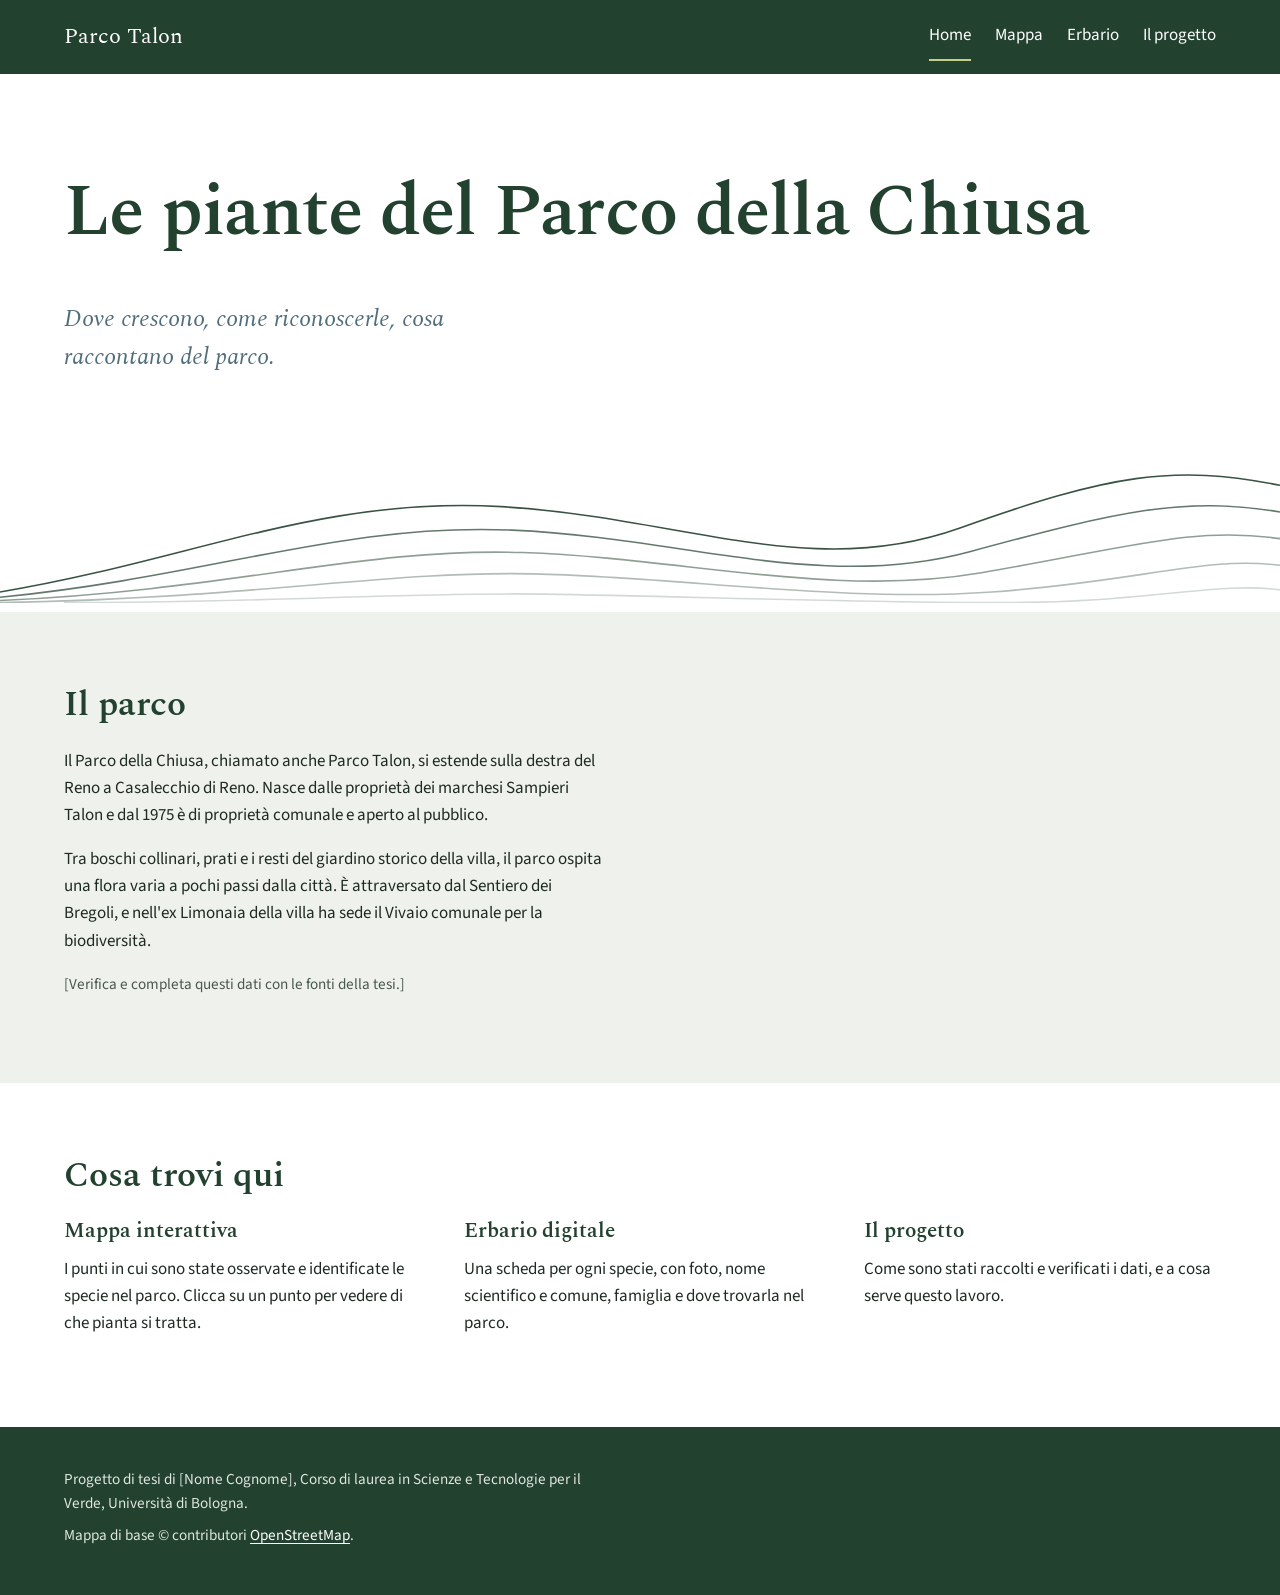
==== index.html @ ebac0bd4 "Add files via upload" ====
<!doctype html>
<html lang="it">
<head>
  <meta charset="utf-8">
  <meta name="viewport" content="width=device-width, initial-scale=1">
  <title>Parco Talon – La flora del Parco della Chiusa</title>
  <meta name="description" content="Mappa e erbario digitale della flora del Parco della Chiusa (Parco Talon), Casalecchio di Reno.">
  <link rel="stylesheet" href="style.css">
</head>
<body>
  <header class="testata">
    <div class="contenitore">
      <a class="marchio" href="index.html">Parco Talon</a>
      <nav aria-label="Menu principale">
        <ul class="menu">
          <li><a href="index.html" aria-current="page">Home</a></li>
          <li><a href="mappa.html">Mappa</a></li>
          <li><a href="erbario.html">Erbario</a></li>
          <li><a href="progetto.html">Il progetto</a></li>
        </ul>
      </nav>
    </div>
  </header>

  <main>
    <section class="apertura">
      <div class="contenitore">
        <h1>Le piante del Parco della Chiusa</h1>
        <p class="sottotitolo">Dove crescono, come riconoscerle, cosa raccontano del parco.</p>
      </div>
      <!-- Linee di livello stilizzate: richiamano le colline del parco -->
      <svg class="isoipse" viewBox="0 0 1200 160" preserveAspectRatio="none" aria-hidden="true">
        <g fill="none" stroke="currentColor" stroke-width="1.5">
          <path d="M0 150 C 180 120, 300 60, 470 70 S 760 140, 900 90 S 1100 30, 1200 50" opacity="0.9"/>
          <path d="M0 155 C 200 135, 320 85, 480 92 S 770 150, 910 112 S 1110 60, 1200 75" opacity="0.7"/>
          <path d="M0 158 C 220 148, 340 108, 490 113 S 780 156, 920 132 S 1120 88, 1200 100" opacity="0.5"/>
          <path d="M0 160 C 240 156, 360 130, 500 133 S 790 160, 930 150 S 1130 116, 1200 125" opacity="0.35"/>
          <path d="M60 160 C 260 160, 380 150, 510 152 S 800 160, 940 160 S 1140 140, 1200 148" opacity="0.2"/>
        </g>
      </svg>
    </section>

    <section class="sezione chiara">
      <div class="contenitore">
        <h2>Il parco</h2>
        <p>Il Parco della Chiusa, chiamato anche Parco Talon, si estende sulla destra del Reno a Casalecchio di Reno. Nasce dalle proprietà dei marchesi Sampieri Talon e dal 1975 è di proprietà comunale e aperto al pubblico.</p>
        <p>Tra boschi collinari, prati e i resti del giardino storico della villa, il parco ospita una flora varia a pochi passi dalla città. È attraversato dal Sentiero dei Bregoli, e nell'ex Limonaia della villa ha sede il Vivaio comunale per la biodiversità.</p>
        <p class="nota">[Verifica e completa questi dati con le fonti della tesi.]</p>
      </div>
    </section>

    <section class="sezione">
      <div class="contenitore">
        <h2>Cosa trovi qui</h2>
        <div class="tre-colonne">
          <div>
            <h3><a href="mappa.html">Mappa interattiva</a></h3>
            <p>I punti in cui sono state osservate e identificate le specie nel parco. Clicca su un punto per vedere di che pianta si tratta.</p>
          </div>
          <div>
            <h3><a href="erbario.html">Erbario digitale</a></h3>
            <p>Una scheda per ogni specie, con foto, nome scientifico e comune, famiglia e dove trovarla nel parco.</p>
          </div>
          <div>
            <h3><a href="progetto.html">Il progetto</a></h3>
            <p>Come sono stati raccolti e verificati i dati, e a cosa serve questo lavoro.</p>
          </div>
        </div>
      </div>
    </section>
  </main>

  <footer class="piede">
    <div class="contenitore">
      <p>Progetto di tesi di [Nome Cognome], Corso di laurea in Scienze e Tecnologie per il Verde, Università di Bologna.</p>
      <p>Mappa di base © contributori <a href="https://www.openstreetmap.org/copyright">OpenStreetMap</a>.</p>
    </div>
  </footer>
</body>
</html>
---- style.css ----
/* Parco Talon — stile comune */
@import url('https://fonts.googleapis.com/css2?family=Spectral:ital,wght@0,400;0,600;1,400&family=Source+Sans+3:wght@400;600&display=swap');

:root {
  --bosco: #23412f;      /* verde bosco: titoli, intestazione */
  --reno: #4f6d7a;       /* grigio-azzurro del fiume: link, dettagli */
  --lichene: #c5cf8a;    /* accento, usato poco */
  --inchiostro: #1e2a22; /* testo */
  --foglio: #ffffff;     /* sfondo */
  --nebbia: #eef1ec;     /* fasce chiare */
  --misura: 68ch;
}

* { box-sizing: border-box; }

html { scroll-padding-top: 5rem; }

body {
  margin: 0;
  background: var(--foglio);
  color: var(--inchiostro);
  font-family: 'Source Sans 3', 'Segoe UI', Helvetica, sans-serif;
  font-size: 1.0625rem;
  line-height: 1.6;
}

h1, h2, h3 {
  font-family: 'Spectral', Georgia, 'Times New Roman', serif;
  font-weight: 600;
  color: var(--bosco);
  line-height: 1.2;
  margin: 0 0 0.6em;
}
h1 { font-size: clamp(2.4rem, 7vw, 4.5rem); letter-spacing: -0.01em; }
h2 { font-size: clamp(1.6rem, 3.5vw, 2.2rem); }
h3 { font-size: 1.3rem; }

p { margin: 0 0 1em; max-width: var(--misura); }

a { color: var(--reno); text-underline-offset: 0.18em; }
a:hover { color: var(--bosco); }
:focus-visible { outline: 3px solid var(--reno); outline-offset: 3px; }

img { max-width: 100%; height: auto; display: block; }

/* Intestazione */
.testata {
  position: sticky;
  top: 0;
  z-index: 10;
  background: var(--bosco);
  color: #fff;
}
.testata .contenitore {
  display: flex;
  flex-wrap: wrap;
  align-items: center;
  justify-content: space-between;
  gap: 0.5rem 2rem;
  padding-block: 0.8rem;
}
.marchio {
  font-family: 'Spectral', Georgia, serif;
  font-size: 1.35rem;
  color: #fff;
  text-decoration: none;
}
.menu { display: flex; flex-wrap: wrap; gap: 0.25rem 1.5rem; margin: 0; padding: 0; list-style: none; }
.menu a {
  color: #fff;
  text-decoration: none;
  padding: 0.6rem 0;
  display: inline-block;
  border-bottom: 2px solid transparent;
}
.menu a:hover, .menu a[aria-current="page"] { border-bottom-color: var(--lichene); color: #fff; }

.contenitore { width: min(100% - 2.5rem, 72rem); margin-inline: auto; }

/* Apertura della home */
.apertura { padding: clamp(3rem, 8vw, 6rem) 0 0; }
.apertura .sottotitolo {
  font-family: 'Spectral', Georgia, serif;
  font-style: italic;
  font-size: clamp(1.2rem, 2.5vw, 1.5rem);
  color: var(--reno);
  max-width: 40ch;
}
.isoipse { width: 100%; height: auto; color: var(--bosco); margin-top: 2rem; }

/* Sezioni */
.sezione { padding: clamp(2.5rem, 6vw, 4.5rem) 0; }
.sezione.chiara { background: var(--nebbia); }

.tre-colonne {
  display: grid;
  grid-template-columns: repeat(auto-fit, minmax(16rem, 1fr));
  gap: 2rem 3rem;
}
.tre-colonne h3 a { color: var(--bosco); text-decoration: none; }
.tre-colonne h3 a:hover { text-decoration: underline; }

.nota { font-size: 0.95rem; color: #4a564e; }

/* Pagina mappa */
.mappa-cornice {
  width: 100%;
  height: min(75vh, 48rem);
  border: 1px solid #c9d1ca;
  background: var(--nebbia);
}
.mappa-cornice iframe { width: 100%; height: 100%; border: 0; display: block; }

/* Erbario */
.ricerca { margin: 1.5rem 0 2rem; display: flex; flex-wrap: wrap; gap: 0.75rem 1rem; align-items: center; }
.ricerca label { font-weight: 600; }
.ricerca input {
  font: inherit;
  padding: 0.6rem 0.8rem;
  min-width: min(100%, 22rem);
  border: 1px solid #9aa79e;
  border-radius: 4px;
}
.schede {
  display: grid;
  grid-template-columns: repeat(auto-fill, minmax(15rem, 1fr));
  gap: 2rem;
  margin: 0;
  padding: 0;
  list-style: none;
}
.scheda { border-top: 4px solid var(--bosco); padding-top: 1rem; }
.scheda .foto {
  aspect-ratio: 4 / 3;
  background: var(--nebbia);
  display: grid;
  place-items: center;
  color: #6b766e;
  font-size: 0.9rem;
  margin-bottom: 0.9rem;
  overflow: hidden;
}
.scheda .foto img { width: 100%; height: 100%; object-fit: cover; }
.scheda h3 { font-style: italic; font-weight: 400; margin-bottom: 0.2rem; }
.scheda .comune { margin: 0 0 0.6rem; color: var(--reno); }
.scheda dl { margin: 0; display: grid; grid-template-columns: auto 1fr; gap: 0.15rem 0.8rem; font-size: 0.95rem; }
.scheda dt { font-weight: 600; }
.scheda dd { margin: 0; }
.vuoto { padding: 2rem 0; }

/* Piè di pagina */
.piede { background: var(--bosco); color: #dfe6df; padding: 2.5rem 0; font-size: 0.95rem; }
.piede a { color: #fff; }
.piede p { margin: 0 0 0.5em; }

@media (prefers-reduced-motion: no-preference) {
  .isoipse path { stroke-dasharray: 1600; stroke-dashoffset: 1600; animation: traccia 2.4s ease-out forwards; }
  .isoipse path:nth-child(2) { animation-delay: 0.15s; }
  .isoipse path:nth-child(3) { animation-delay: 0.3s; }
  .isoipse path:nth-child(4) { animation-delay: 0.45s; }
  .isoipse path:nth-child(5) { animation-delay: 0.6s; }
  @keyframes traccia { to { stroke-dashoffset: 0; } }
}
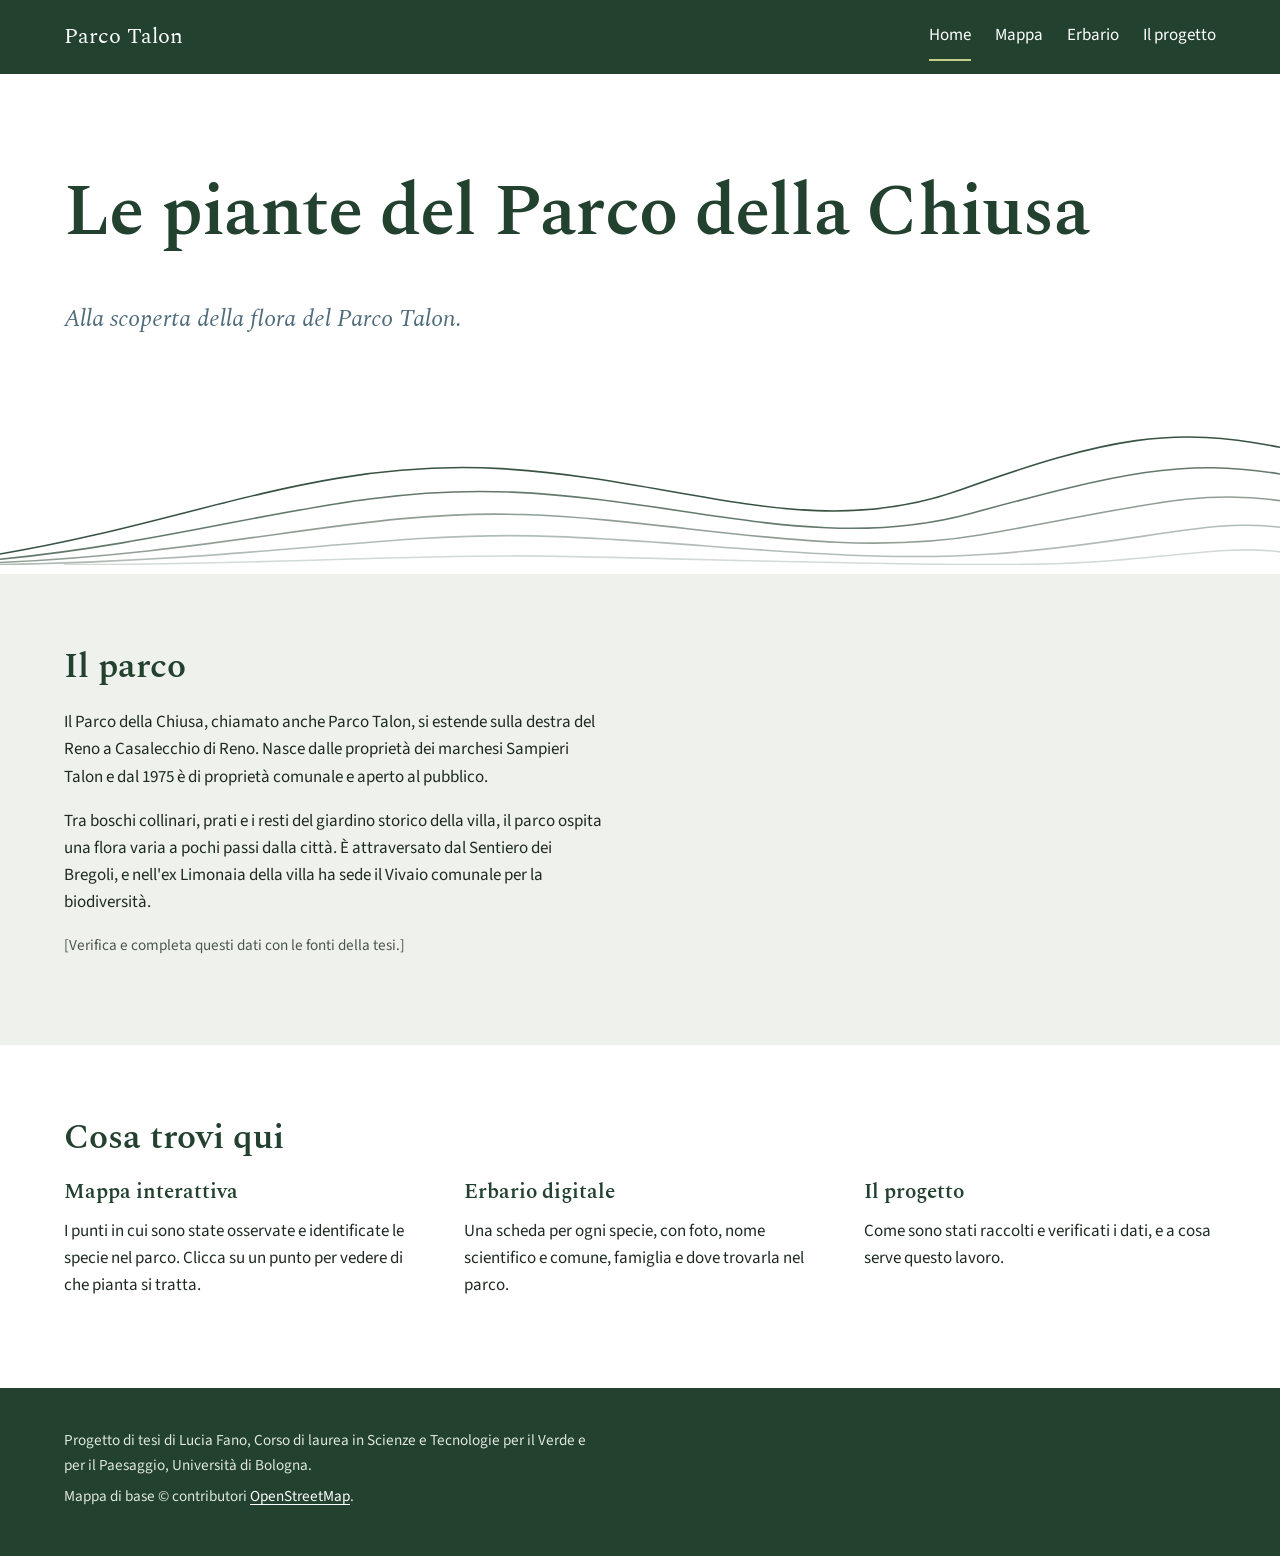
==== commit 2c1b332d: "Update subtitle and footer text in index.html" ====
--- a/index.html
+++ b/index.html
@@ -26,7 +26,7 @@
     <section class="apertura">
       <div class="contenitore">
         <h1>Le piante del Parco della Chiusa</h1>
-        <p class="sottotitolo">Dove crescono, come riconoscerle, cosa raccontano del parco.</p>
+        <p class="sottotitolo"> Alla scoperta della flora del Parco Talon.</p>
       </div>
       <!-- Linee di livello stilizzate: richiamano le colline del parco -->
       <svg class="isoipse" viewBox="0 0 1200 160" preserveAspectRatio="none" aria-hidden="true">
@@ -72,7 +72,7 @@
 
   <footer class="piede">
     <div class="contenitore">
-      <p>Progetto di tesi di [Nome Cognome], Corso di laurea in Scienze e Tecnologie per il Verde, Università di Bologna.</p>
+      <p>Progetto di tesi di Lucia Fano, Corso di laurea in Scienze e Tecnologie per il Verde e per il Paesaggio, Università di Bologna.</p>
       <p>Mappa di base © contributori <a href="https://www.openstreetmap.org/copyright">OpenStreetMap</a>.</p>
     </div>
   </footer>
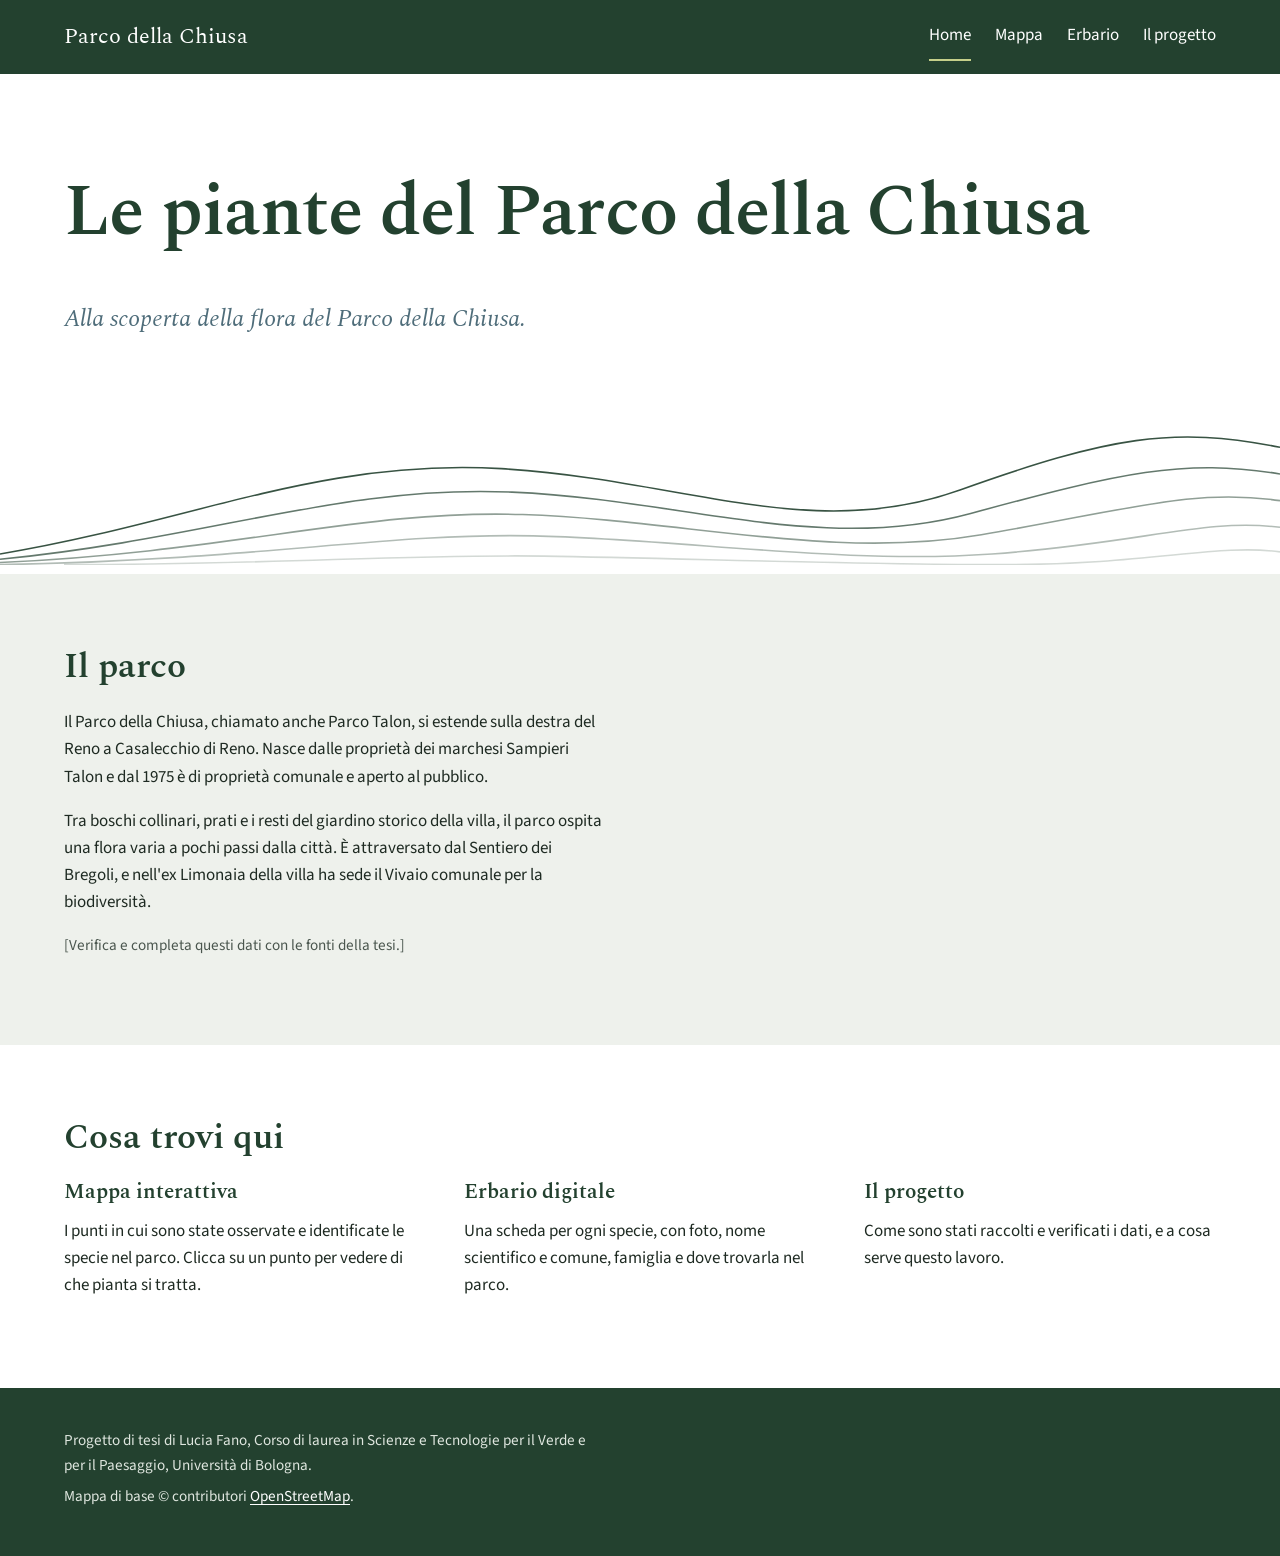
==== commit 8769b186: "Update title and subtitle for consistency" ====
--- a/index.html
+++ b/index.html
@@ -3,14 +3,14 @@
 <head>
   <meta charset="utf-8">
   <meta name="viewport" content="width=device-width, initial-scale=1">
-  <title>Parco Talon – La flora del Parco della Chiusa</title>
+  <title>Parco della Chiusa – La flora del Parco della Chiusa</title>
   <meta name="description" content="Mappa e erbario digitale della flora del Parco della Chiusa (Parco Talon), Casalecchio di Reno.">
   <link rel="stylesheet" href="style.css">
 </head>
 <body>
   <header class="testata">
     <div class="contenitore">
-      <a class="marchio" href="index.html">Parco Talon</a>
+      <a class="marchio" href="index.html">Parco della Chiusa</a>
       <nav aria-label="Menu principale">
         <ul class="menu">
           <li><a href="index.html" aria-current="page">Home</a></li>
@@ -26,7 +26,7 @@
     <section class="apertura">
       <div class="contenitore">
         <h1>Le piante del Parco della Chiusa</h1>
-        <p class="sottotitolo"> Alla scoperta della flora del Parco Talon.</p>
+        <p class="sottotitolo"> Alla scoperta della flora del Parco della Chiusa.</p>
       </div>
       <!-- Linee di livello stilizzate: richiamano le colline del parco -->
       <svg class="isoipse" viewBox="0 0 1200 160" preserveAspectRatio="none" aria-hidden="true">
